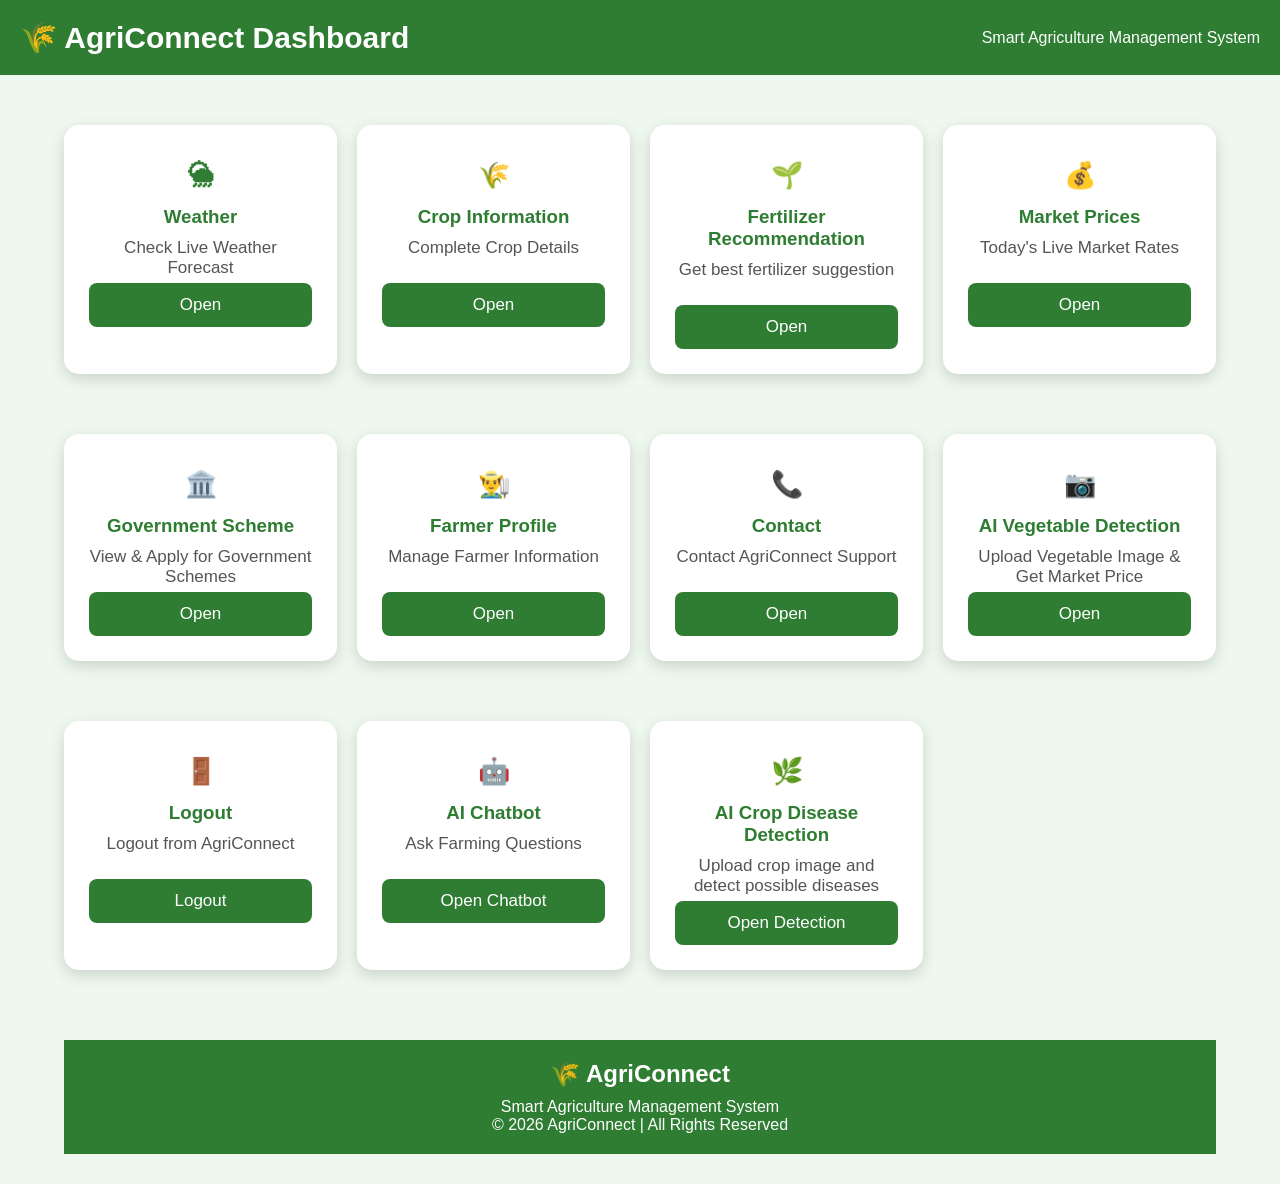
==== dashboard.html @ 2c182846 "Add files via upload" ====
<!DOCTYPE html>
<html lang="en">

<head>
<meta charset="UTF-8">
<meta name="viewport" content="width=device-width, initial-scale=1.0">

<title>AgriConnect Dashboard</title>

<link rel="stylesheet" href="style.css">

<style>

body{
margin:0;
font-family:Arial,sans-serif;
background:#eef8ee;
}

header{
background:#2e7d32;
color:white;
padding:20px;
text-align:center;
}

header h1{
margin:0;
}

.container{
width:90%;
max-width:1200px;
margin:30px auto;
}

.grid{
display:grid;
grid-template-columns:repeat(auto-fit,minmax(250px,1fr));
gap:20px;
}

.card{
background:white;
padding:25px;
border-radius:15px;
box-shadow:0 5px 15px rgba(0,0,0,.15);
text-align:center;
transition:.3s;
}

.card:hover{
transform:translateY(-8px);
}

.card h2{
font-size:40px;
margin:10px;
}

.card h3{
color:#2e7d32;
margin:10px;
}

.card p{
color:#555;
min-height:45px;
}

.card button{
width:100%;
padding:12px;
background:#2e7d32;
color:white;
border:none;
border-radius:8px;
cursor:pointer;
font-size:17px;
}

.card button:hover{
background:#1b5e20;
}

footer{
margin-top:50px;
background:#2e7d32;
color:white;
text-align:center;
padding:20px;
}

</style>

</head>

<body>

<header>

<h1>🌾 AgriConnect Dashboard</h1>

<p>Smart Agriculture Management System</p>

</header>

<div class="container">

<div class="grid">

<div class="card">

<h2>🌦</h2>

<h3>Weather</h3>

<p>Check Live Weather Forecast</p>

<a href="weather.html">

<button>Open</button>

</a>

</div>

<div class="card">

<h2>🌾</h2>

<h3>Crop Information</h3>

<p>Complete Crop Details</p>

<a href="cropinfo.html">

<button>Open</button>

</a>

</div>

<div class="card">

<h2>🌱</h2>

<h3>Fertilizer Recommendation</h3>

<p>Get best fertilizer suggestion</p>

<a href="fertilizer.html">

<button>Open</button>

</a>

</div>

<div class="card">

<h2>💰</h2>

<h3>Market Prices</h3>

<p>Today's Live Market Rates</p>

<a href="market.html">

<button>Open</button>

</a>

</div>
<div class="card">

<h2>🏛️</h2>

<h3>Government Scheme</h3>

<p>View & Apply for Government Schemes</p>

<a href="scheme.html">

<button>Open</button>

</a>

</div>

<div class="card">

<h2>👨‍🌾</h2>

<h3>Farmer Profile</h3>

<p>Manage Farmer Information</p>

<a href="profile.html">

<button>Open</button>

</a>

</div>

<div class="card">

<h2>📞</h2>

<h3>Contact</h3>

<p>Contact AgriConnect Support</p>

<a href="contact.html">

<button>Open</button>

</a>

</div>

<div class="card">

<h2>📷</h2>

<h3>AI Vegetable Detection</h3>

<p>Upload Vegetable Image & Get Market Price</p>

<a href="vegetable.html">

<button>Open</button>

</a>

</div>

<div class="card">

<h2>🚪</h2>

<h3>Logout</h3>

<p>Logout from AgriConnect</p>

<a href="login.html">

<button>Logout</button>

</a>

</div>

<div class="card">

<h2>🤖</h2>

<h3>AI Chatbot</h3>

<p>Ask Farming Questions</p>

<button onclick="chatbot()">

Open Chatbot

</button>

</div>

<div class="card">


<h2>🌿</h2>


<h3>AI Crop Disease Detection</h3>


<p>Upload crop image and detect possible diseases</p>


<a href="disease.html">


<button>Open Detection</button>


</a>


</div>

</div>

<footer>

<h2>🌾 AgriConnect</h2>

<p>Smart Agriculture Management System</p>

<p>© 2026 AgriConnect | All Rights Reserved</p>

</footer>

<script src="chatbot.js"></script>

</body>

</html>
---- style.css ----
/* =====================================
   AgriConnect Professional UI
   Phase 1
===================================== */

*{
    margin:0;
    padding:0;
    box-sizing:border-box;
    font-family:Arial, Helvetica, sans-serif;
}

body{
    background:#f4fff4;
    color:#222;
}

/* Header */

header{
    width:100%;
    background:#2E7D32;
    color:white;
    padding:18px 40px;
    display:flex;
    justify-content:space-between;
    align-items:center;
    flex-wrap:wrap;
}

header h1{
    font-size:30px;
}

/* Navigation */

nav{
    display:flex;
    gap:15px;
    flex-wrap:wrap;
}

nav a{
    color:white;
    text-decoration:none;
    font-size:17px;
    padding:8px 14px;
    border-radius:6px;
    transition:.3s;
}

nav a:hover{
    background:white;
    color:#2E7D32;
}

/* Container */

.container{
    width:90%;
    max-width:1100px;
    margin:auto;
}

/* Hero */

.hero{
    text-align:center;
    padding:60px 20px;
}

.hero h1{
    color:#2E7D32;
    font-size:42px;
    margin-bottom:20px;
}

.hero p{
    font-size:18px;
    color:#555;
    margin-bottom:30px;
}

/* Search */

input,
select{
    width:100%;
    padding:14px;
    border:1px solid #ccc;
    border-radius:10px;
    outline:none;
    font-size:16px;
    margin:10px 0;
}

input:focus,
select:focus{
    border:2px solid #2E7D32;
}

/* Buttons */

button{
    width:100%;
    padding:15px;
    border:none;
    border-radius:10px;
    background:#2E7D32;
    color:white;
    font-size:18px;
    cursor:pointer;
    transition:.3s;
}

button:hover{
    background:#1B5E20;
    transform:scale(1.02);
}
/* =====================================
   Cards
===================================== */

.card{

background:white;

padding:25px;

border-radius:15px;

box-shadow:0 5px 15px rgba(0,0,0,.12);

margin:20px 0;

transition:.3s;

}

.card:hover{

transform:translateY(-6px);

box-shadow:0 10px 20px rgba(0,0,0,.20);

}

/* =====================================
   Result Box
===================================== */

.result{

display:none;

margin-top:25px;

padding:25px;

background:#ffffff;

border-left:8px solid #2E7D32;

border-radius:12px;

box-shadow:0 5px 15px rgba(0,0,0,.15);

animation:fade .5s;

}

.result h2{

color:#2E7D32;

margin-bottom:15px;

}

.result p{

font-size:17px;

margin:10px 0;

line-height:28px;

}

/* =====================================
   Dashboard Grid
===================================== */

.grid{

display:grid;

grid-template-columns:repeat(auto-fit,minmax(250px,1fr));

gap:20px;

margin-top:30px;

}

/* =====================================
   Dashboard Cards
===================================== */

.grid .card{

text-align:center;

cursor:pointer;

}

.grid .card h2{

font-size:26px;

margin-bottom:15px;

color:#2E7D32;

}

.grid .card p{

font-size:17px;

color:#555;

}

/* =====================================
   Image Preview
===================================== */

#preview{

margin-top:20px;

max-width:280px;

border-radius:15px;

border:4px solid #2E7D32;

box-shadow:0 5px 15px rgba(0,0,0,.2);

display:none;

}

/* =====================================
   Weather Card
===================================== */

.weather-card{

background:linear-gradient(135deg,#4FC3F7,#81D4FA);

padding:25px;

border-radius:15px;

color:white;

margin-top:20px;

box-shadow:0 5px 15px rgba(0,0,0,.2);

}

.weather-card h2{

margin-bottom:15px;

}

/* =====================================
   Market Card
===================================== */

.market-card{

background:#FFF8E1;

padding:25px;

border-radius:15px;

border-left:8px solid orange;

margin-top:20px;

box-shadow:0 5px 15px rgba(0,0,0,.15);

}

.market-card h2{

color:#ef6c00;

}

/* =====================================
   Fade Animation
===================================== */

@keyframes fade{

from{

opacity:0;

transform:translateY(20px);

}

to{

opacity:1;

transform:translateY(0);

}

}

/* =====================================
   Login & Form Cards
===================================== */

.form-card{

background:white;

padding:30px;

border-radius:15px;

box-shadow:0 5px 20px rgba(0,0,0,.15);

max-width:500px;

margin:40px auto;

}

.form-card h2{

text-align:center;

color:#2E7D32;

margin-bottom:20px;

}

/* =====================================
   Contact Card
===================================== */

.contact-card{

background:#ffffff;

padding:25px;

border-radius:15px;

box-shadow:0 5px 15px rgba(0,0,0,.15);

margin-top:25px;

}

.contact-card h2{

color:#2E7D32;

margin-bottom:15px;

}

.contact-card p{

font-size:17px;

line-height:30px;

}

/* =====================================
   PDF Button
===================================== */

.pdf-btn{

background:#D32F2F;

margin-top:10px;

}

.pdf-btn:hover{

background:#B71C1C;

}

/* =====================================
   Back Button
===================================== */

.back-btn{

background:#1565C0;

margin-top:10px;

}

.back-btn:hover{

background:#0D47A1;

}

/* =====================================
   Footer
===================================== */

footer{

margin-top:50px;

background:#2E7D32;

color:white;

text-align:center;

padding:25px;

}

footer h2{

margin-bottom:10px;

}

footer p{

font-size:16px;

}

/* =====================================
   Responsive Design
===================================== */

@media(max-width:768px){

header{

flex-direction:column;

text-align:center;

}

nav{

justify-content:center;

margin-top:15px;

}

.hero h1{

font-size:30px;

}

button{

font-size:16px;

}

input,
select{

font-size:15px;

}

.card,
.form-card{

padding:20px;

}

.grid{

grid-template-columns:1fr;

}

}
/* =====================================
   Dark Mode
===================================== */

.dark-mode{

background:#121212;

color:white;

}

.dark-mode .card,
.dark-mode .result,
.dark-mode .form-card,
.dark-mode .contact-card{

background:#1f1f1f;

color:white;

}

.dark-mode input,
.dark-mode select{

background:#2b2b2b;

color:white;

border:1px solid #555;

}

.dark-mode footer{

background:#111;

}

.dark-mode header{

background:#1B5E20;

}

/* =====================================
   Loading Spinner
===================================== */

.loader{

display:none;

width:60px;

height:60px;

margin:30px auto;

border:6px solid #ddd;

border-top:6px solid #2E7D32;

border-radius:50%;

animation:spin 1s linear infinite;

}

@keyframes spin{

0%{

transform:rotate(0deg);

}

100%{

transform:rotate(360deg);

}

}

/* =====================================
   Success Message
===================================== */

.success{

padding:15px;

background:#E8F5E9;

border-left:6px solid green;

border-radius:10px;

margin:20px 0;

color:#1B5E20;

font-weight:bold;

}

/* =====================================
   Error Message
===================================== */

.error{

padding:15px;

background:#FFEBEE;

border-left:6px solid red;

border-radius:10px;

margin:20px 0;

color:#C62828;

font-weight:bold;

}

/* =====================================
   Smooth Animation
===================================== */

html{

scroll-behavior:smooth;

}

.card,
.result,
button,
input,
select{

transition:.3s;

}

/* =====================================
   Scrollbar
===================================== */

::-webkit-scrollbar{

width:10px;

}

::-webkit-scrollbar-thumb{

background:#2E7D32;

border-radius:10px;

}

::-webkit-scrollbar-track{

background:#f1f1f1;

}

/* =====================================
   Professional Badge
===================================== */

.badge{

display:inline-block;

padding:6px 12px;

background:#2E7D32;

color:white;

border-radius:20px;

font-size:14px;

margin-bottom:10px;

}

/* =====================================
   Image Hover
===================================== */

img{

transition:.3s;

}

img:hover{

transform:scale(1.03);

}

/* =====================================
   End of AgriConnect CSS
===================================== */
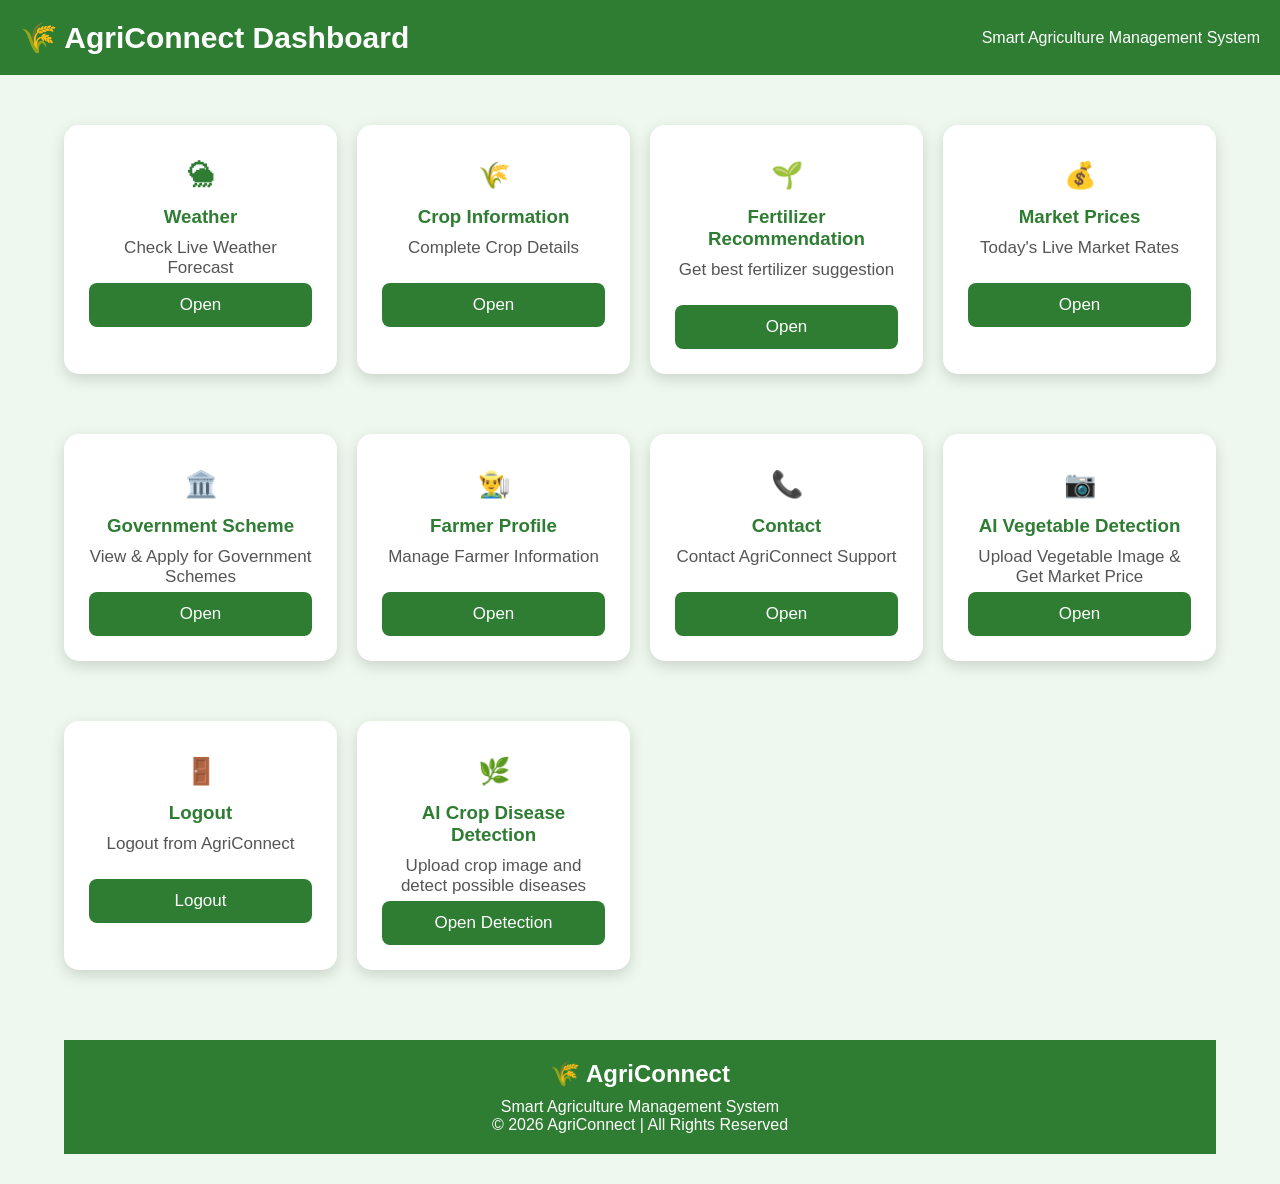
==== commit 603fb848: "update agriconnect" ====
--- a/dashboard.html
+++ b/dashboard.html
@@ -254,22 +254,6 @@
 
 <div class="card">
 
-<h2>🤖</h2>
-
-<h3>AI Chatbot</h3>
-
-<p>Ask Farming Questions</p>
-
-<button onclick="chatbot()">
-
-Open Chatbot
-
-</button>
-
-</div>
-
-<div class="card">
-
 
 <h2>🌿</h2>
 
